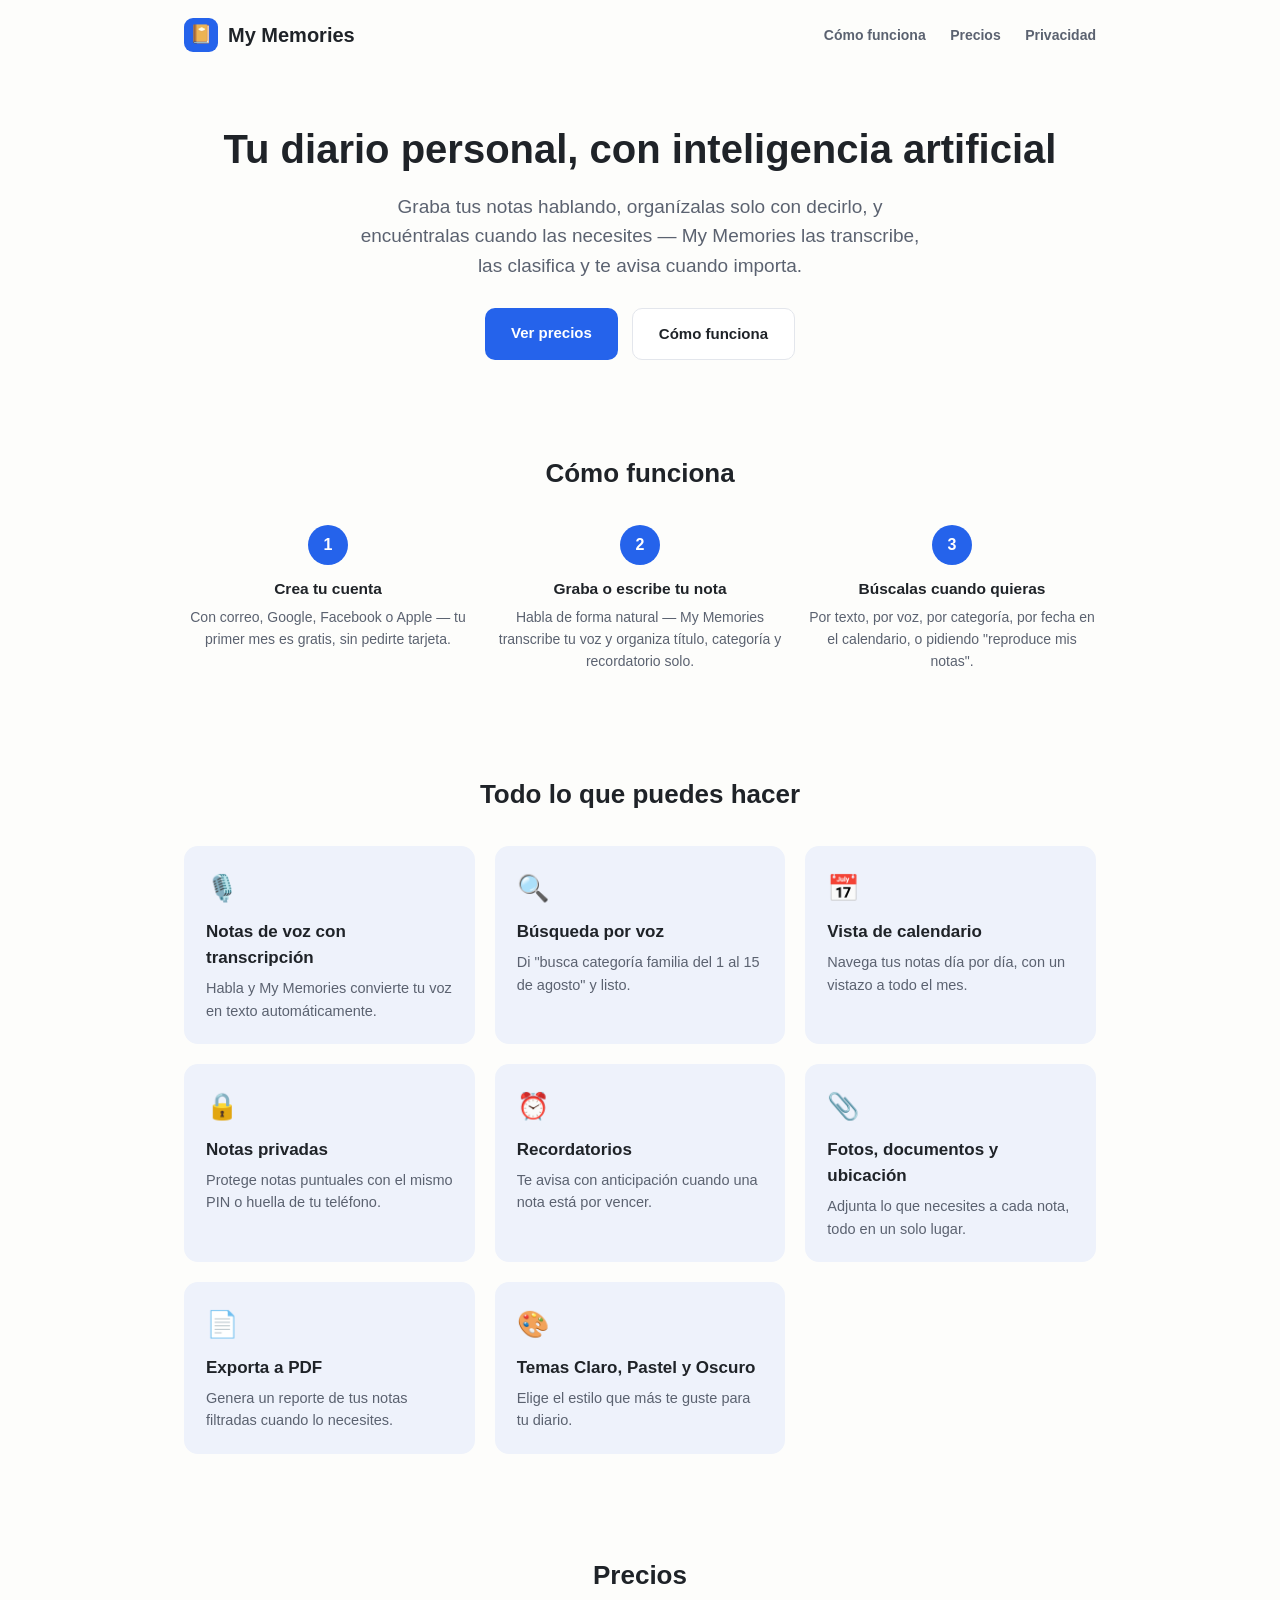
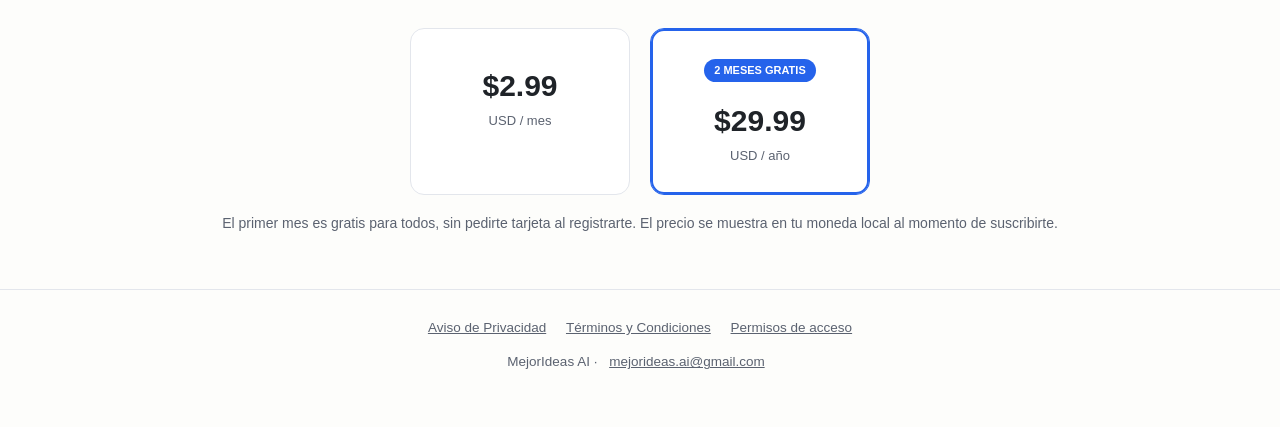
==== index.html @ 93f1fa99 "Add My Memories landing page and legal pages" ====
<!doctype html>
<html lang="es">
<head>
<meta charset="utf-8" />
<meta name="viewport" content="width=device-width, initial-scale=1" />
<title>My Memories — Tu diario personal con IA</title>
<meta name="description" content="My Memories: guarda tus notas de voz, fotos y recuerdos, organízalos solo con hablar, y encuéntralos cuando los necesites." />
<link rel="stylesheet" href="style.css" />
</head>
<body>

<header class="site-header">
  <a href="/" class="brand"><span class="brand-mark">📔</span> My Memories</a>
  <nav class="site-nav">
    <a href="#como-funciona">Cómo funciona</a>
    <a href="#precios">Precios</a>
    <a href="privacidad.html">Privacidad</a>
  </nav>
</header>

<section class="hero">
  <h1>Tu diario personal, con inteligencia artificial</h1>
  <p class="tagline">Graba tus notas hablando, organízalas solo con decirlo, y encuéntralas cuando las necesites — My Memories las transcribe, las clasifica y te avisa cuando importa.</p>
  <div class="cta-row">
    <a href="#precios" class="btn btn-primary">Ver precios</a>
    <a href="#como-funciona" class="btn btn-secondary">Cómo funciona</a>
  </div>
</section>

<section id="como-funciona">
  <h2>Cómo funciona</h2>
  <div class="steps">
    <div class="step">
      <div class="step-num">1</div>
      <h3>Crea tu cuenta</h3>
      <p>Con correo, Google, Facebook o Apple — tu primer mes es gratis, sin pedirte tarjeta.</p>
    </div>
    <div class="step">
      <div class="step-num">2</div>
      <h3>Graba o escribe tu nota</h3>
      <p>Habla de forma natural — My Memories transcribe tu voz y organiza título, categoría y recordatorio solo.</p>
    </div>
    <div class="step">
      <div class="step-num">3</div>
      <h3>Búscalas cuando quieras</h3>
      <p>Por texto, por voz, por categoría, por fecha en el calendario, o pidiendo "reproduce mis notas".</p>
    </div>
  </div>
</section>

<section>
  <h2>Todo lo que puedes hacer</h2>
  <div class="grid">
    <div class="card">
      <span class="icon">🎙️</span>
      <h3>Notas de voz con transcripción</h3>
      <p>Habla y My Memories convierte tu voz en texto automáticamente.</p>
    </div>
    <div class="card">
      <span class="icon">🔍</span>
      <h3>Búsqueda por voz</h3>
      <p>Di "busca categoría familia del 1 al 15 de agosto" y listo.</p>
    </div>
    <div class="card">
      <span class="icon">📅</span>
      <h3>Vista de calendario</h3>
      <p>Navega tus notas día por día, con un vistazo a todo el mes.</p>
    </div>
    <div class="card">
      <span class="icon">🔒</span>
      <h3>Notas privadas</h3>
      <p>Protege notas puntuales con el mismo PIN o huella de tu teléfono.</p>
    </div>
    <div class="card">
      <span class="icon">⏰</span>
      <h3>Recordatorios</h3>
      <p>Te avisa con anticipación cuando una nota está por vencer.</p>
    </div>
    <div class="card">
      <span class="icon">📎</span>
      <h3>Fotos, documentos y ubicación</h3>
      <p>Adjunta lo que necesites a cada nota, todo en un solo lugar.</p>
    </div>
    <div class="card">
      <span class="icon">📄</span>
      <h3>Exporta a PDF</h3>
      <p>Genera un reporte de tus notas filtradas cuando lo necesites.</p>
    </div>
    <div class="card">
      <span class="icon">🎨</span>
      <h3>Temas Claro, Pastel y Oscuro</h3>
      <p>Elige el estilo que más te guste para tu diario.</p>
    </div>
  </div>
</section>

<section id="precios">
  <h2>Precios</h2>
  <div class="pricing">
    <div class="plan">
      <div class="price">$2.99</div>
      <div class="period">USD / mes</div>
    </div>
    <div class="plan highlight">
      <span class="badge">2 MESES GRATIS</span>
      <div class="price">$29.99</div>
      <div class="period">USD / año</div>
    </div>
  </div>
  <p class="trial-note">El primer mes es gratis para todos, sin pedirte tarjeta al registrarte. El precio se muestra en tu moneda local al momento de suscribirte.</p>
</section>

<footer class="site-footer">
  <div>
    <a href="privacidad.html">Aviso de Privacidad</a>
    <a href="terminos.html">Términos y Condiciones</a>
    <a href="permisos.html">Permisos de acceso</a>
  </div>
  <p>MejorIdeas AI · <a href="mailto:mejorideas.ai@gmail.com">mejorideas.ai@gmail.com</a></p>
</footer>

</body>
</html>
---- style.css ----
:root {
  --blue: #2563eb;
  --blue-dark: #1d4ed8;
  --text: #1f2328;
  --muted: #5b6270;
  --bg: #fdfdfb;
  --card: #eef2fb;
  --border: #e3e6ec;
}

* {
  box-sizing: border-box;
}

body {
  margin: 0;
  font-family: -apple-system, BlinkMacSystemFont, "Segoe UI", Roboto, Helvetica, Arial, sans-serif;
  color: var(--text);
  background: var(--bg);
  line-height: 1.55;
}

a {
  color: var(--blue);
}

header.site-header {
  display: flex;
  align-items: center;
  justify-content: space-between;
  padding: 18px 24px;
  max-width: 960px;
  margin: 0 auto;
}

.brand {
  display: flex;
  align-items: center;
  gap: 10px;
  font-weight: 700;
  font-size: 20px;
  text-decoration: none;
  color: var(--text);
}

.brand-mark {
  width: 34px;
  height: 34px;
  border-radius: 9px;
  background: var(--blue);
  color: #fff;
  display: flex;
  align-items: center;
  justify-content: center;
  font-size: 18px;
}

nav.site-nav a {
  margin-left: 20px;
  text-decoration: none;
  color: var(--muted);
  font-size: 14px;
  font-weight: 600;
}

.hero {
  max-width: 960px;
  margin: 0 auto;
  padding: 48px 24px 32px;
  text-align: center;
}

.hero h1 {
  font-size: 40px;
  margin: 0 0 12px;
}

.hero p.tagline {
  font-size: 19px;
  color: var(--muted);
  max-width: 560px;
  margin: 0 auto 28px;
}

.cta-row {
  display: flex;
  justify-content: center;
  gap: 14px;
  flex-wrap: wrap;
}

.btn {
  display: inline-block;
  padding: 13px 26px;
  border-radius: 10px;
  font-weight: 700;
  text-decoration: none;
  font-size: 15px;
}

.btn-primary {
  background: var(--blue);
  color: #fff;
}

.btn-primary:hover {
  background: var(--blue-dark);
}

.btn-secondary {
  background: #fff;
  color: var(--text);
  border: 1px solid var(--border);
}

section {
  max-width: 960px;
  margin: 0 auto;
  padding: 40px 24px;
}

section h2 {
  font-size: 26px;
  text-align: center;
  margin-bottom: 32px;
}

.grid {
  display: grid;
  grid-template-columns: repeat(auto-fit, minmax(240px, 1fr));
  gap: 20px;
}

.card {
  background: var(--card);
  border-radius: 14px;
  padding: 22px;
}

.card .icon {
  font-size: 26px;
  margin-bottom: 10px;
  display: block;
}

.card h3 {
  margin: 0 0 6px;
  font-size: 17px;
}

.card p {
  margin: 0;
  color: var(--muted);
  font-size: 14.5px;
}

.steps {
  counter-reset: step;
  display: grid;
  grid-template-columns: repeat(auto-fit, minmax(200px, 1fr));
  gap: 24px;
}

.step {
  text-align: center;
}

.step .step-num {
  width: 40px;
  height: 40px;
  border-radius: 50%;
  background: var(--blue);
  color: #fff;
  display: flex;
  align-items: center;
  justify-content: center;
  font-weight: 700;
  margin: 0 auto 12px;
}

.step h3 {
  font-size: 15.5px;
  margin: 0 0 6px;
}

.step p {
  color: var(--muted);
  font-size: 14px;
  margin: 0;
}

.pricing {
  display: flex;
  justify-content: center;
  gap: 20px;
  flex-wrap: wrap;
}

.plan {
  background: #fff;
  border: 1px solid var(--border);
  border-radius: 14px;
  padding: 28px;
  width: 220px;
  text-align: center;
}

.plan.highlight {
  border-color: var(--blue);
  box-shadow: 0 0 0 2px var(--blue) inset;
}

.plan .badge {
  display: inline-block;
  background: var(--blue);
  color: #fff;
  font-size: 11px;
  font-weight: 700;
  padding: 3px 10px;
  border-radius: 999px;
  margin-bottom: 10px;
}

.plan .price {
  font-size: 30px;
  font-weight: 800;
  margin: 6px 0 2px;
}

.plan .period {
  color: var(--muted);
  font-size: 13px;
}

.trial-note {
  text-align: center;
  color: var(--muted);
  font-size: 14px;
  margin-top: 18px;
}

footer.site-footer {
  border-top: 1px solid var(--border);
  padding: 28px 24px 40px;
  text-align: center;
  color: var(--muted);
  font-size: 13.5px;
}

footer.site-footer a {
  color: var(--muted);
  margin: 0 8px;
}

.legal-page {
  max-width: 720px;
  margin: 0 auto;
  padding: 40px 24px 60px;
}

.legal-page h1 {
  font-size: 28px;
  margin-bottom: 4px;
}

.legal-page .updated {
  color: var(--muted);
  font-size: 13px;
  margin-bottom: 28px;
}

.legal-page p, .legal-page h2 {
  white-space: pre-line;
}

.legal-page h2 {
  font-size: 17px;
  margin-top: 28px;
  margin-bottom: 6px;
}

.legal-page p {
  font-size: 15px;
  color: #333;
}

.back-link {
  display: inline-block;
  margin-bottom: 20px;
  font-size: 14px;
  font-weight: 600;
  text-decoration: none;
}

@media (max-width: 600px) {
  .hero h1 { font-size: 30px; }
  nav.site-nav a { margin-left: 12px; font-size: 13px; }
}
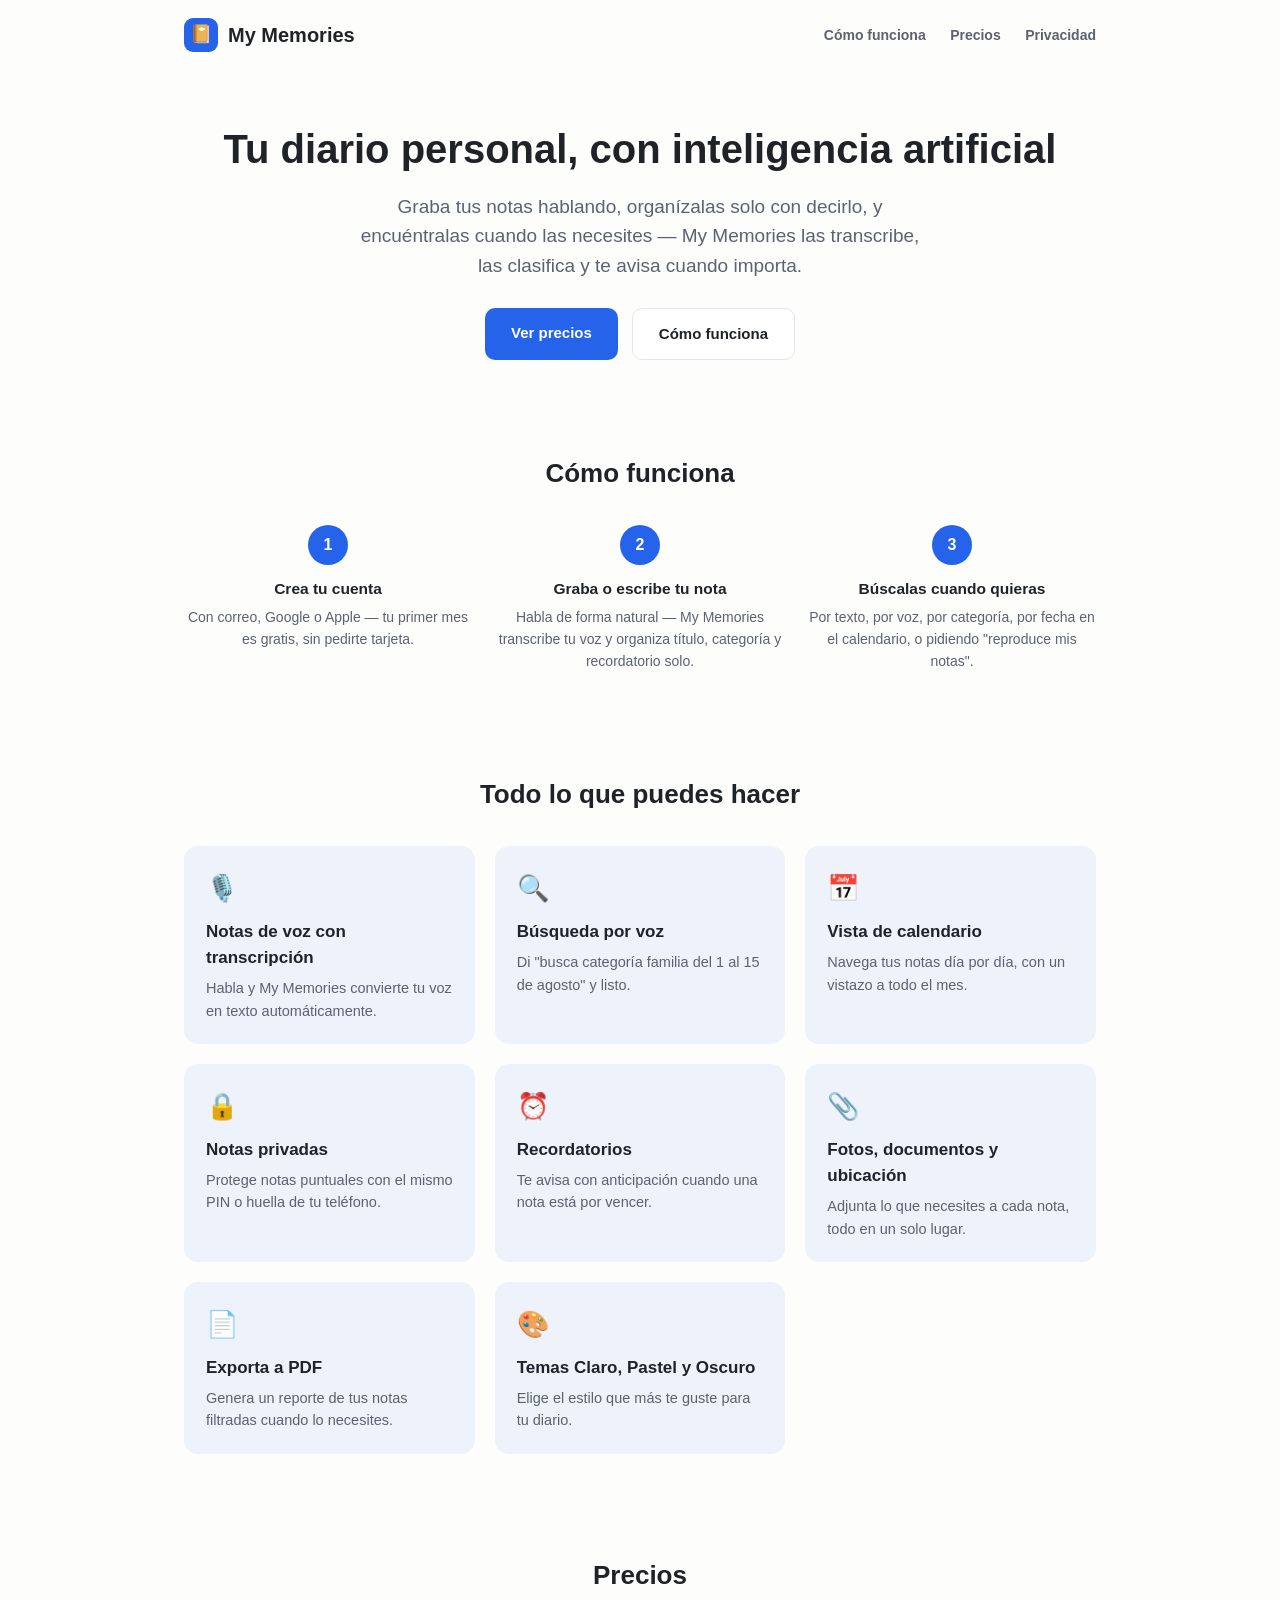
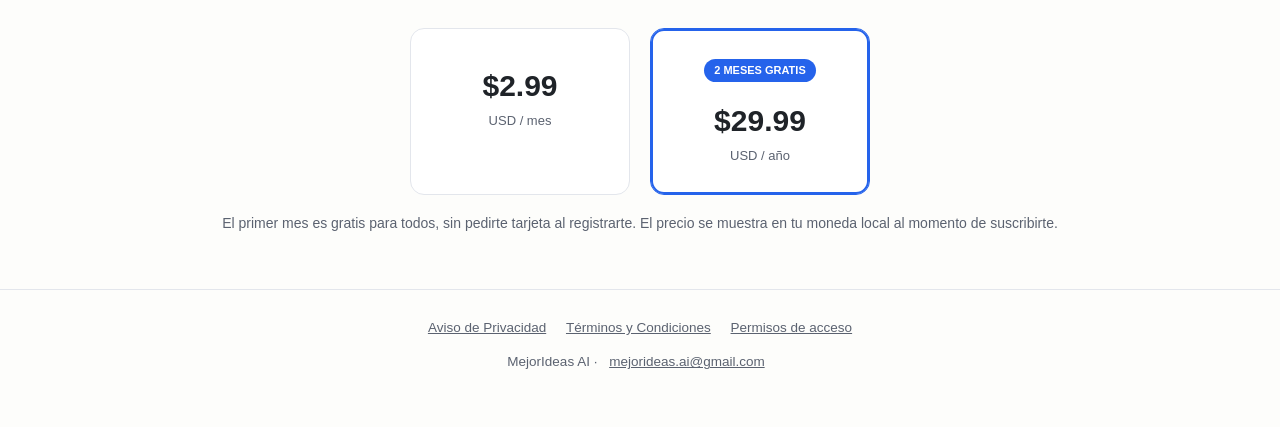
==== commit f53119ee: "Remove leftover Facebook sign-in mentions Facebook sign-in was removed from the app on 2026-10-05.  " ====
--- a/index.html
+++ b/index.html
@@ -33,7 +33,7 @@
     <div class="step">
       <div class="step-num">1</div>
       <h3>Crea tu cuenta</h3>
-      <p>Con correo, Google, Facebook o Apple — tu primer mes es gratis, sin pedirte tarjeta.</p>
+      <p>Con correo, Google o Apple — tu primer mes es gratis, sin pedirte tarjeta.</p>
     </div>
     <div class="step">
       <div class="step-num">2</div>
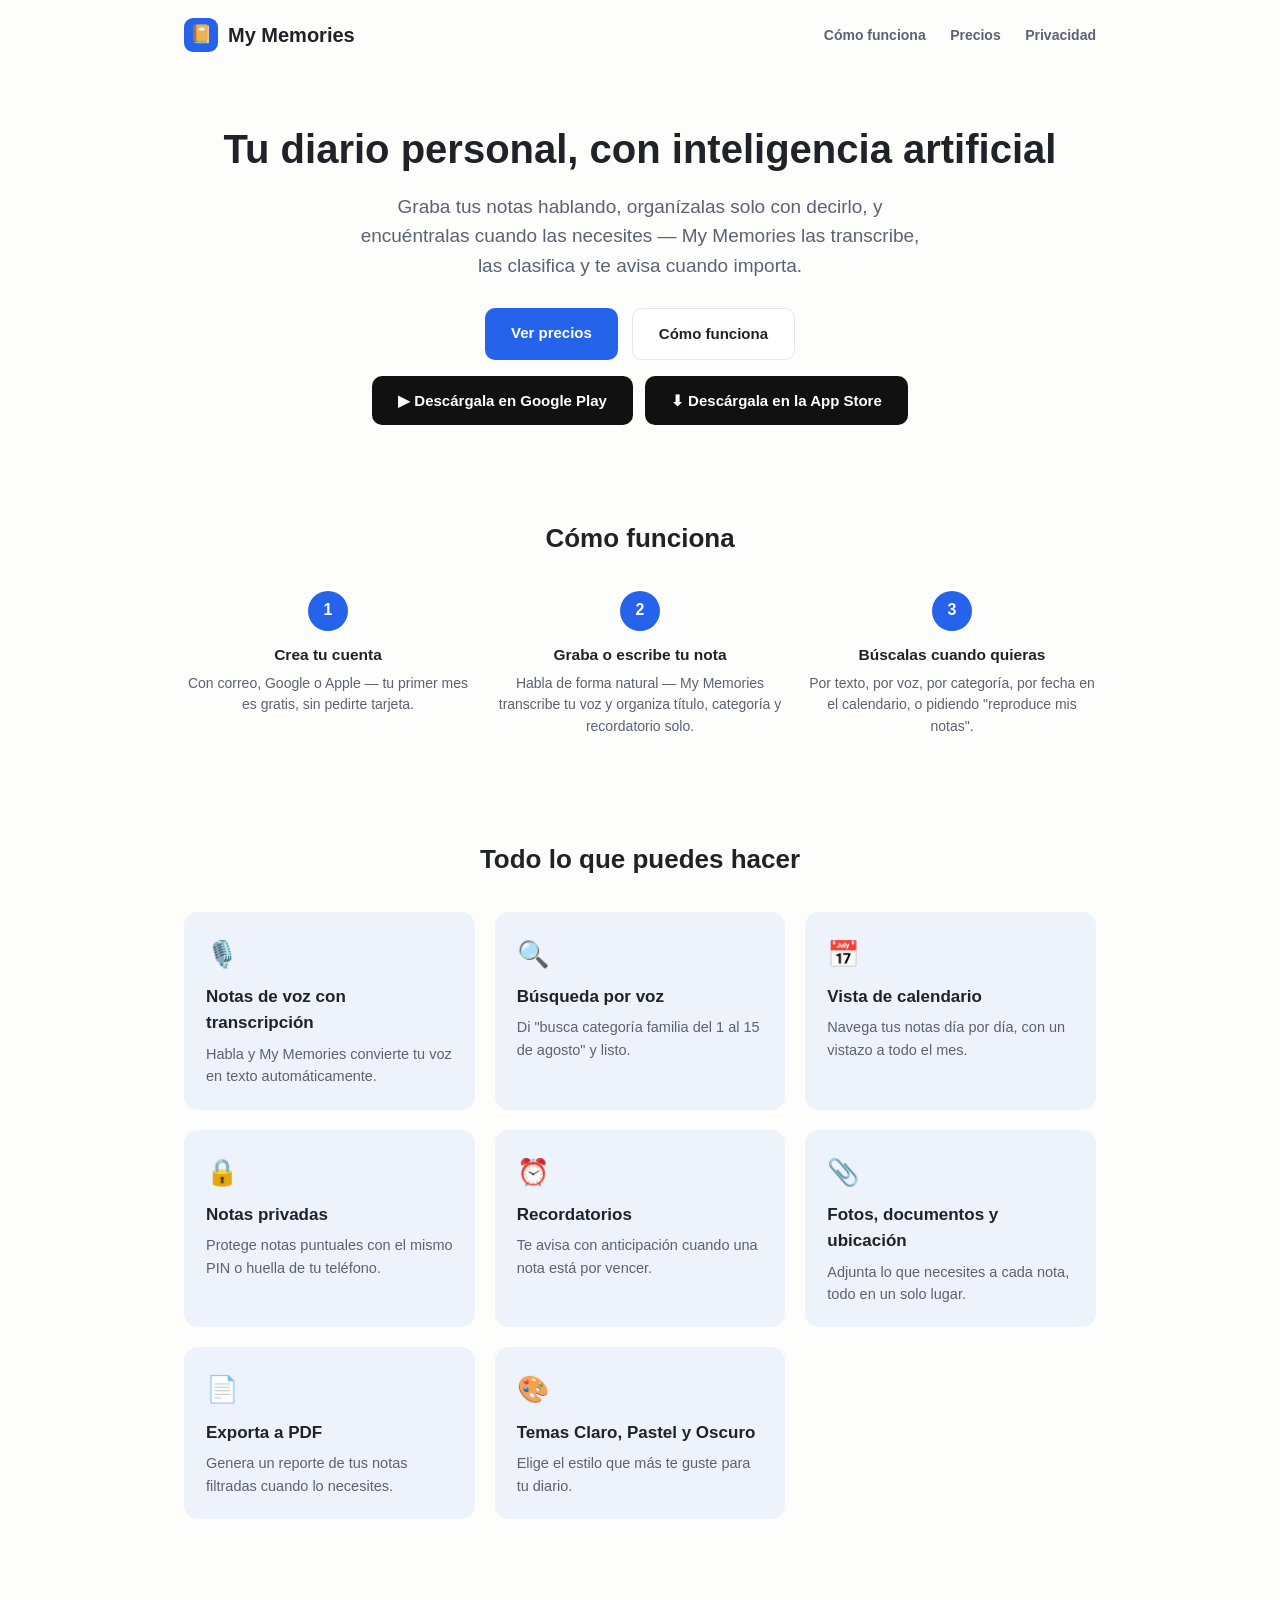
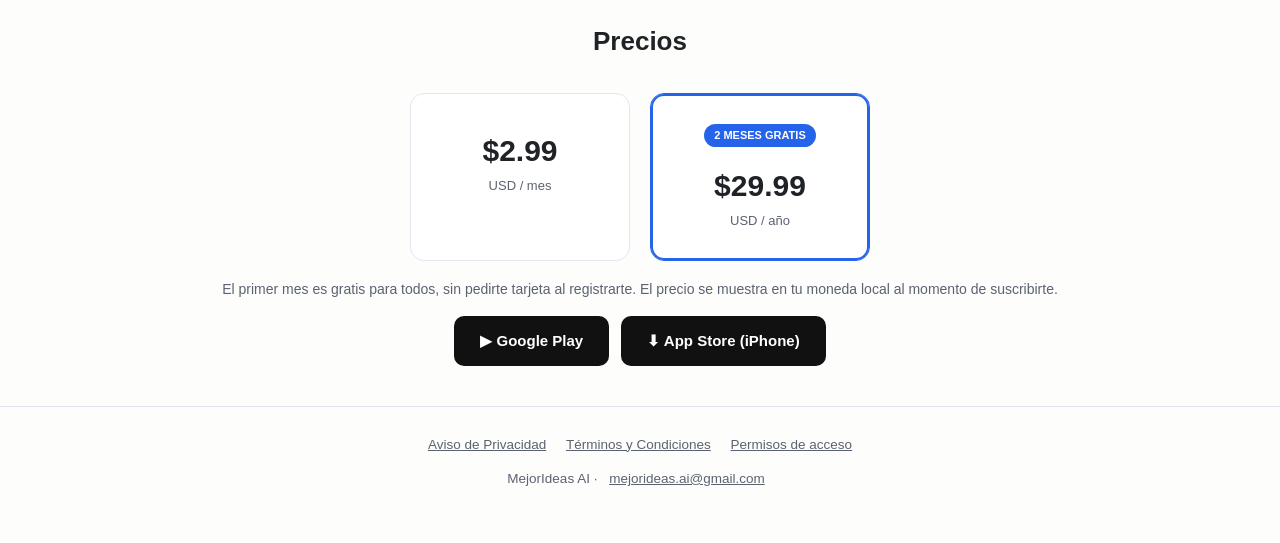
==== commit fc23cf0b: "Add Google Play and App Store download buttons The app is now live on both stores. The home page get" ====
--- a/index.html
+++ b/index.html
@@ -24,6 +24,10 @@
   <div class="cta-row">
     <a href="#precios" class="btn btn-primary">Ver precios</a>
     <a href="#como-funciona" class="btn btn-secondary">Cómo funciona</a>
+  </div>
+  <div class="store-row" id="descargar">
+    <a href="https://play.google.com/store/apps/details?id=com.mejorideas.mydiary" class="btn btn-store" target="_blank" rel="noopener">▶ Descárgala en Google Play</a>
+    <a href="https://apps.apple.com/app/id6809016361" class="btn btn-store" target="_blank" rel="noopener">⬇ Descárgala en la App Store</a>
   </div>
 </section>
 
@@ -108,6 +112,10 @@
     </div>
   </div>
   <p class="trial-note">El primer mes es gratis para todos, sin pedirte tarjeta al registrarte. El precio se muestra en tu moneda local al momento de suscribirte.</p>
+  <div class="store-row">
+    <a href="https://play.google.com/store/apps/details?id=com.mejorideas.mydiary" class="btn btn-store" target="_blank" rel="noopener">▶ Google Play</a>
+    <a href="https://apps.apple.com/app/id6809016361" class="btn btn-store" target="_blank" rel="noopener">⬇ App Store (iPhone)</a>
+  </div>
 </section>
 
 <footer class="site-footer">
--- a/style.css
+++ b/style.css
@@ -296,3 +296,20 @@
   .hero h1 { font-size: 30px; }
   nav.site-nav a { margin-left: 12px; font-size: 13px; }
 }
+
+/* Botones de descarga en las tiendas */
+.store-row {
+  display: flex;
+  flex-wrap: wrap;
+  gap: 12px;
+  justify-content: center;
+  margin-top: 16px;
+}
+.btn-store {
+  background: #111111;
+  color: #ffffff;
+}
+.btn-store:hover {
+  background: #333333;
+  color: #ffffff;
+}
